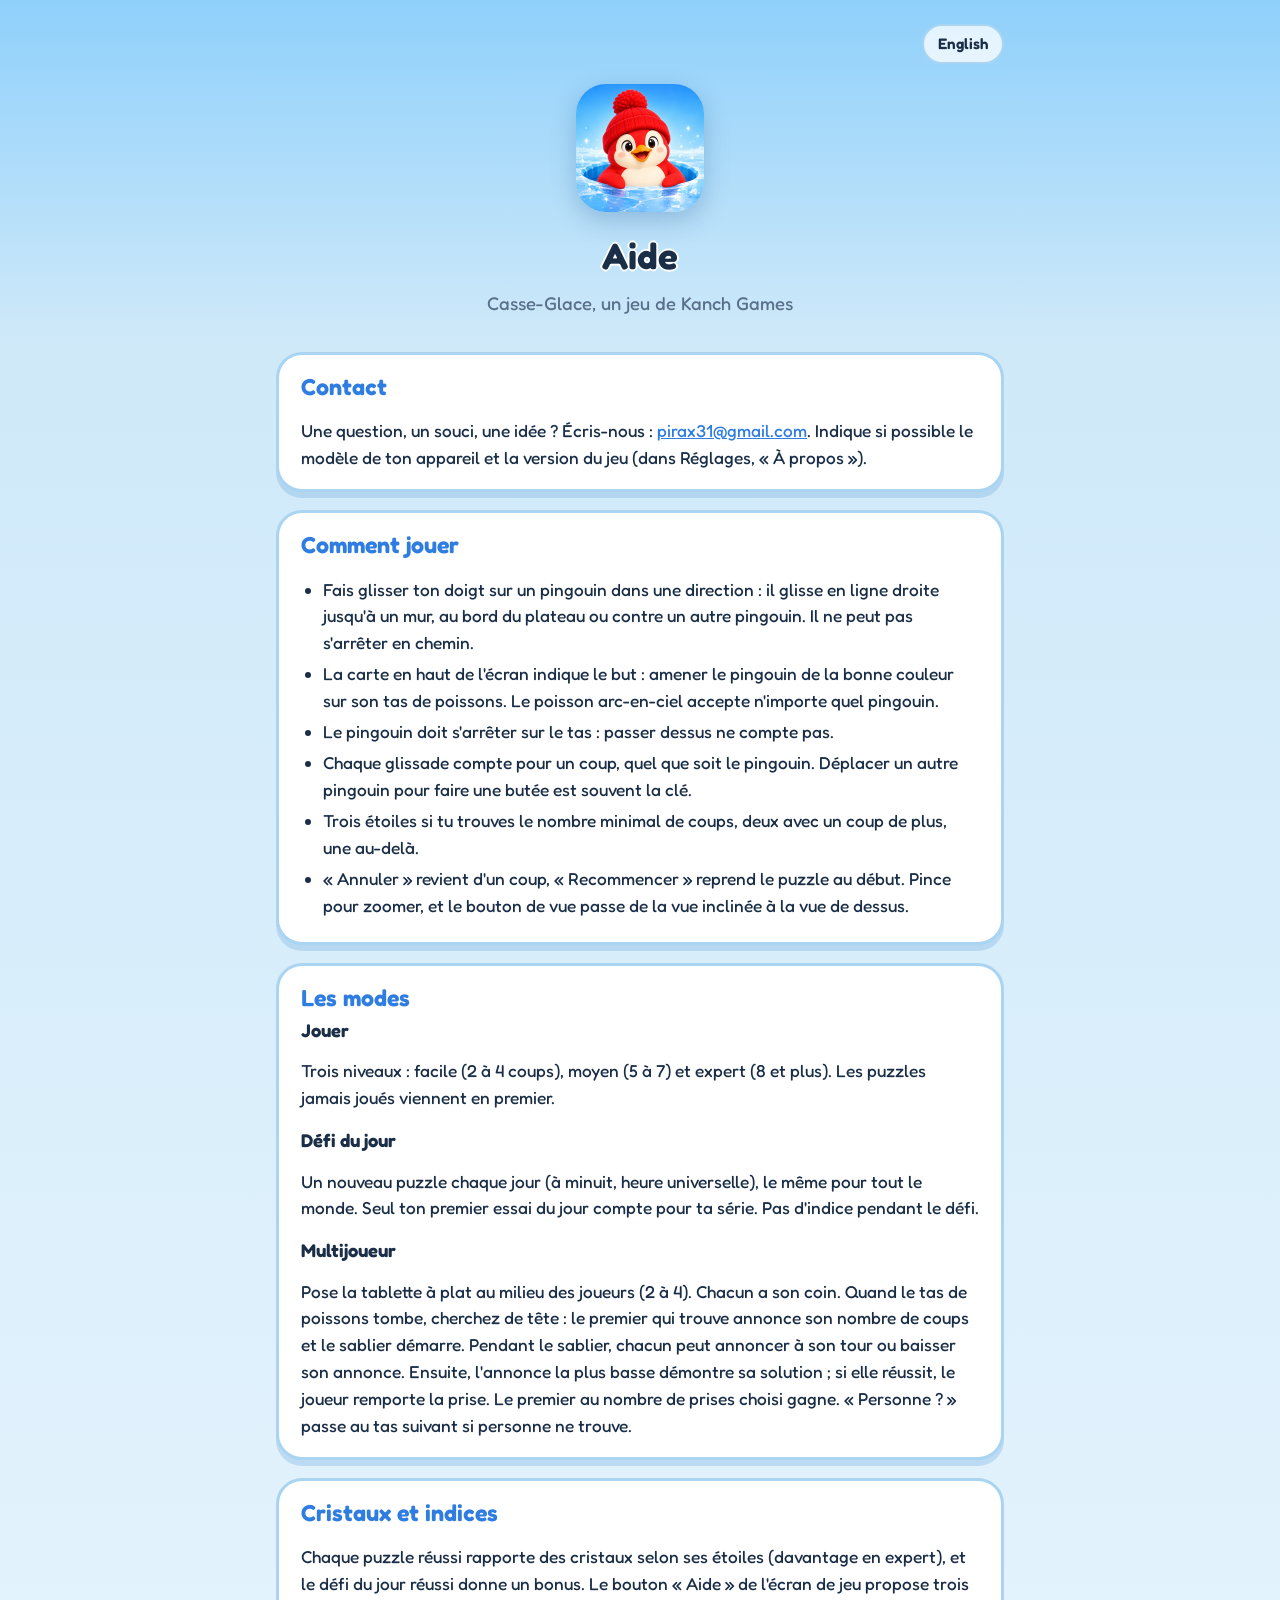
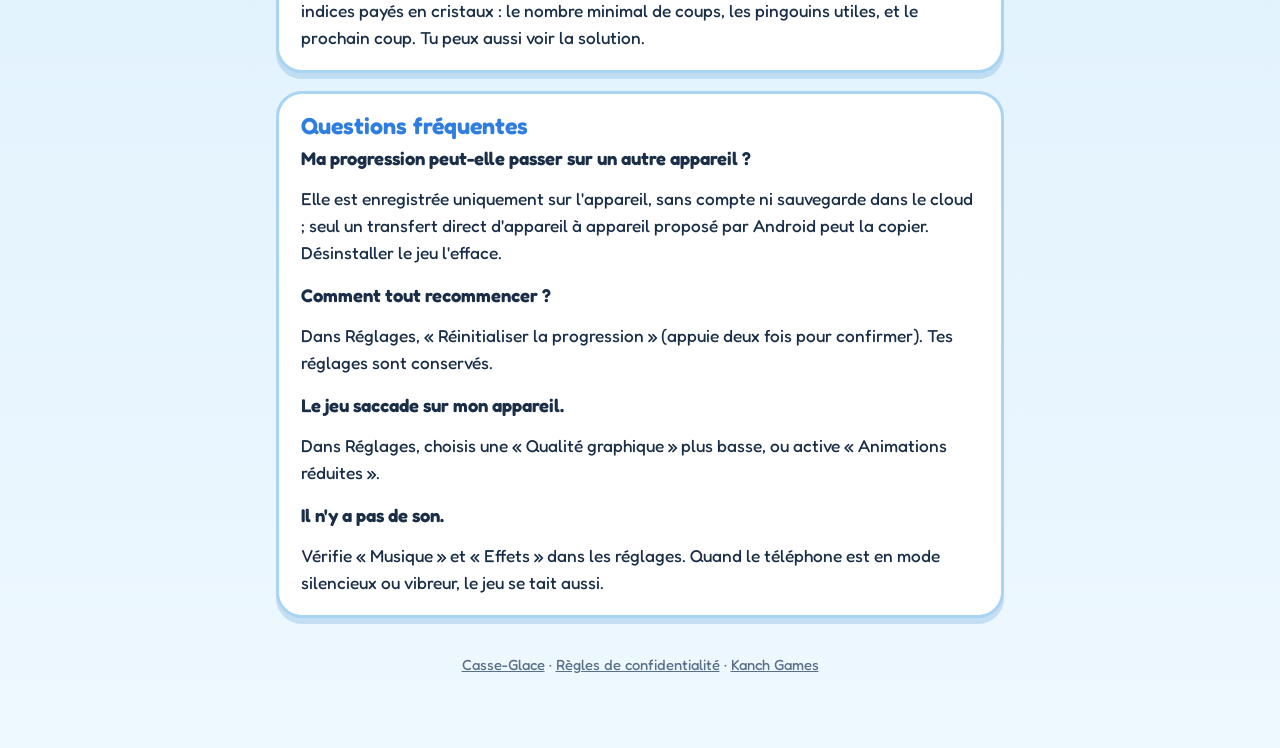
==== casse-glace/aide/index.html @ 1aacf213 "Kanch Games pages: home, Casse-Glace, privacy policy, help (fr, en) Plain HTML and CSS in the game's" ====
<!doctype html>
<html lang="fr">
<head>
<meta charset="utf-8">
<meta name="viewport" content="width=device-width, initial-scale=1">
<title>Aide · Casse-Glace</title>
<meta name="description" content="Aide du jeu Casse-Glace : comment jouer, les modes, le défi du jour, le multijoueur, les indices, et le contact.">
<link rel="icon" href="/favicon.png" type="image/png">
<link rel="alternate" hreflang="en" href="https://kanchgames.github.io/casse-glace/en/help/">
<link rel="stylesheet" href="/assets/style.css">
</head>
<body>
<main>
  <p class="lang"><a href="/casse-glace/en/help/" hreflang="en" lang="en">English</a></p>
  <header class="hero">
    <img src="/casse-glace/icon.png" alt="" width="96" height="96">
    <h1>Aide</h1>
    <p class="tagline">Casse-Glace, un jeu de Kanch Games</p>
  </header>

  <section class="card">
    <h2>Contact</h2>
    <p>Une question, un souci, une idée ? Écris-nous : <a href="mailto:pirax31@gmail.com">pirax31@gmail.com</a>. Indique si possible le modèle de ton appareil et la version du jeu (dans Réglages, « À propos »).</p>
  </section>

  <section class="card">
    <h2>Comment jouer</h2>
    <ul>
      <li>Fais glisser ton doigt sur un pingouin dans une direction : il glisse en ligne droite jusqu'à un mur, au bord du plateau ou contre un autre pingouin. Il ne peut pas s'arrêter en chemin.</li>
      <li>La carte en haut de l'écran indique le but : amener le pingouin de la bonne couleur sur son tas de poissons. Le poisson arc-en-ciel accepte n'importe quel pingouin.</li>
      <li>Le pingouin doit s'arrêter sur le tas : passer dessus ne compte pas.</li>
      <li>Chaque glissade compte pour un coup, quel que soit le pingouin. Déplacer un autre pingouin pour faire une butée est souvent la clé.</li>
      <li>Trois étoiles si tu trouves le nombre minimal de coups, deux avec un coup de plus, une au-delà.</li>
      <li>« Annuler » revient d'un coup, « Recommencer » reprend le puzzle au début. Pince pour zoomer, et le bouton de vue passe de la vue inclinée à la vue de dessus.</li>
    </ul>
  </section>

  <section class="card">
    <h2>Les modes</h2>
    <h3>Jouer</h3>
    <p>Trois niveaux : facile (2 à 4 coups), moyen (5 à 7) et expert (8 et plus). Les puzzles jamais joués viennent en premier.</p>
    <h3>Défi du jour</h3>
    <p>Un nouveau puzzle chaque jour (à minuit, heure universelle), le même pour tout le monde. Seul ton premier essai du jour compte pour ta série. Pas d'indice pendant le défi.</p>
    <h3>Multijoueur</h3>
    <p>Pose la tablette à plat au milieu des joueurs (2 à 4). Chacun a son coin. Quand le tas de poissons tombe, cherchez de tête : le premier qui trouve annonce son nombre de coups et le sablier démarre. Pendant le sablier, chacun peut annoncer à son tour ou baisser son annonce. Ensuite, l'annonce la plus basse démontre sa solution ; si elle réussit, le joueur remporte la prise. Le premier au nombre de prises choisi gagne. « Personne ? » passe au tas suivant si personne ne trouve.</p>
  </section>

  <section class="card">
    <h2>Cristaux et indices</h2>
    <p>Chaque puzzle réussi rapporte des cristaux selon ses étoiles (davantage en expert), et le défi du jour réussi donne un bonus. Le bouton « Aide » de l'écran de jeu propose trois indices payés en cristaux : le nombre minimal de coups, les pingouins utiles, et le prochain coup. Tu peux aussi voir la solution.</p>
  </section>

  <section class="card">
    <h2>Questions fréquentes</h2>
    <h3>Ma progression peut-elle passer sur un autre appareil ?</h3>
    <p>Elle est enregistrée uniquement sur l'appareil, sans compte ni sauvegarde dans le cloud ; seul un transfert direct d'appareil à appareil proposé par Android peut la copier. Désinstaller le jeu l'efface.</p>
    <h3>Comment tout recommencer ?</h3>
    <p>Dans Réglages, « Réinitialiser la progression » (appuie deux fois pour confirmer). Tes réglages sont conservés.</p>
    <h3>Le jeu saccade sur mon appareil.</h3>
    <p>Dans Réglages, choisis une « Qualité graphique » plus basse, ou active « Animations réduites ».</p>
    <h3>Il n'y a pas de son.</h3>
    <p>Vérifie « Musique » et « Effets » dans les réglages. Quand le téléphone est en mode silencieux ou vibreur, le jeu se tait aussi.</p>
  </section>

  <footer>
    <p><a href="/casse-glace/">Casse-Glace</a> · <a href="/casse-glace/confidentialite/">Règles de confidentialité</a> · <a href="/">Kanch Games</a></p>
  </footer>
</main>
</body>
</html>
---- assets/style.css ----
/* Kanch Games: the colors of Casse-Glace (ice blue, the candy buttons), Fredoka hosted here. No third-party resource. */
@font-face {
  font-family: "Fredoka";
  src: url("fonts/Fredoka-Variable.woff2") format("woff2");
  font-weight: 300 700;
  font-display: swap;
}

:root {
  --ice: #cfe9f9;
  --ice-deep: #8cc8f0;
  --sky: #2f8fe8;
  --ink: #1a2e47;
  --muted: #5a6f8a;
  --card: #ffffff;
  --edge: #a9d4f2;
  --blue: #2f7de1;
  --green: #3cb554;
  --orange: #ff8f1f;
  --purple: #a85cf2;
}

* { box-sizing: border-box; }

html {
  font-family: "Fredoka", system-ui, sans-serif;
  font-weight: 450;
  color: var(--ink);
  background: var(--ice);
  -webkit-text-size-adjust: 100%;
}

body {
  margin: 0;
  min-height: 100vh;
  background: linear-gradient(180deg, #8fd0fb 0%, var(--ice) 340px, #eef8ff 100%);
  line-height: 1.55;
  font-size: 1.08rem;
}

main {
  max-width: 760px;
  margin: 0 auto;
  padding: 24px 16px 56px;
}

.lang {
  text-align: right;
  margin: 0 0 8px;
  font-size: 0.95rem;
}

.lang a {
  display: inline-block;
  padding: 6px 14px;
  border-radius: 999px;
  background: rgba(255, 255, 255, 0.75);
  border: 2px solid var(--edge);
  text-decoration: none;
  color: var(--ink);
  font-weight: 600;
}

header.hero {
  text-align: center;
  padding: 12px 0 8px;
}

header.hero img {
  width: 128px;
  height: 128px;
  border-radius: 30px;
  box-shadow: 0 8px 24px rgba(20, 70, 130, 0.25);
}

h1, h2, h3 {
  font-weight: 650;
  line-height: 1.2;
  margin: 0.4em 0 0.3em;
}

h1 {
  font-size: 2.3rem;
  color: var(--ink);
  text-shadow: 0 2px 0 #fff, 0 -2px 0 #fff, 2px 0 0 #fff, -2px 0 0 #fff;
}

h2 { font-size: 1.45rem; color: var(--blue); }
h3 { font-size: 1.15rem; }

.tagline {
  color: var(--muted);
  font-size: 1.15rem;
  margin: 0 0 8px;
}

.card {
  background: var(--card);
  border: 3px solid var(--edge);
  border-radius: 26px;
  padding: 18px 22px;
  margin: 18px 0;
  box-shadow: 0 6px 0 rgba(120, 175, 220, 0.35);
}

.card > :first-child { margin-top: 0; }
.card > :last-child { margin-bottom: 0; }

.buttons {
  display: flex;
  flex-wrap: wrap;
  gap: 12px;
  justify-content: center;
  margin: 18px 0;
}

.button {
  display: inline-block;
  padding: 12px 22px;
  border-radius: 22px;
  color: #fff;
  font-weight: 650;
  text-decoration: none;
  background: var(--blue);
  box-shadow: 0 5px 0 rgba(0, 0, 0, 0.22);
  text-shadow: 0 1px 0 rgba(0, 0, 0, 0.25);
}

.button.green { background: var(--green); }
.button.orange { background: var(--orange); }
.button.purple { background: var(--purple); }

.shots {
  display: grid;
  grid-template-columns: repeat(auto-fit, minmax(150px, 1fr));
  gap: 12px;
}

.shots img {
  width: 100%;
  height: auto;
  border-radius: 16px;
  border: 3px solid var(--edge);
  background: var(--ice);
}

ul { padding-left: 1.3em; }
li { margin: 0.25em 0; }

a { color: var(--blue); }

.updated {
  color: var(--muted);
  font-size: 0.95rem;
}

footer {
  text-align: center;
  color: var(--muted);
  font-size: 0.92rem;
  margin-top: 36px;
}

footer a { color: var(--muted); }
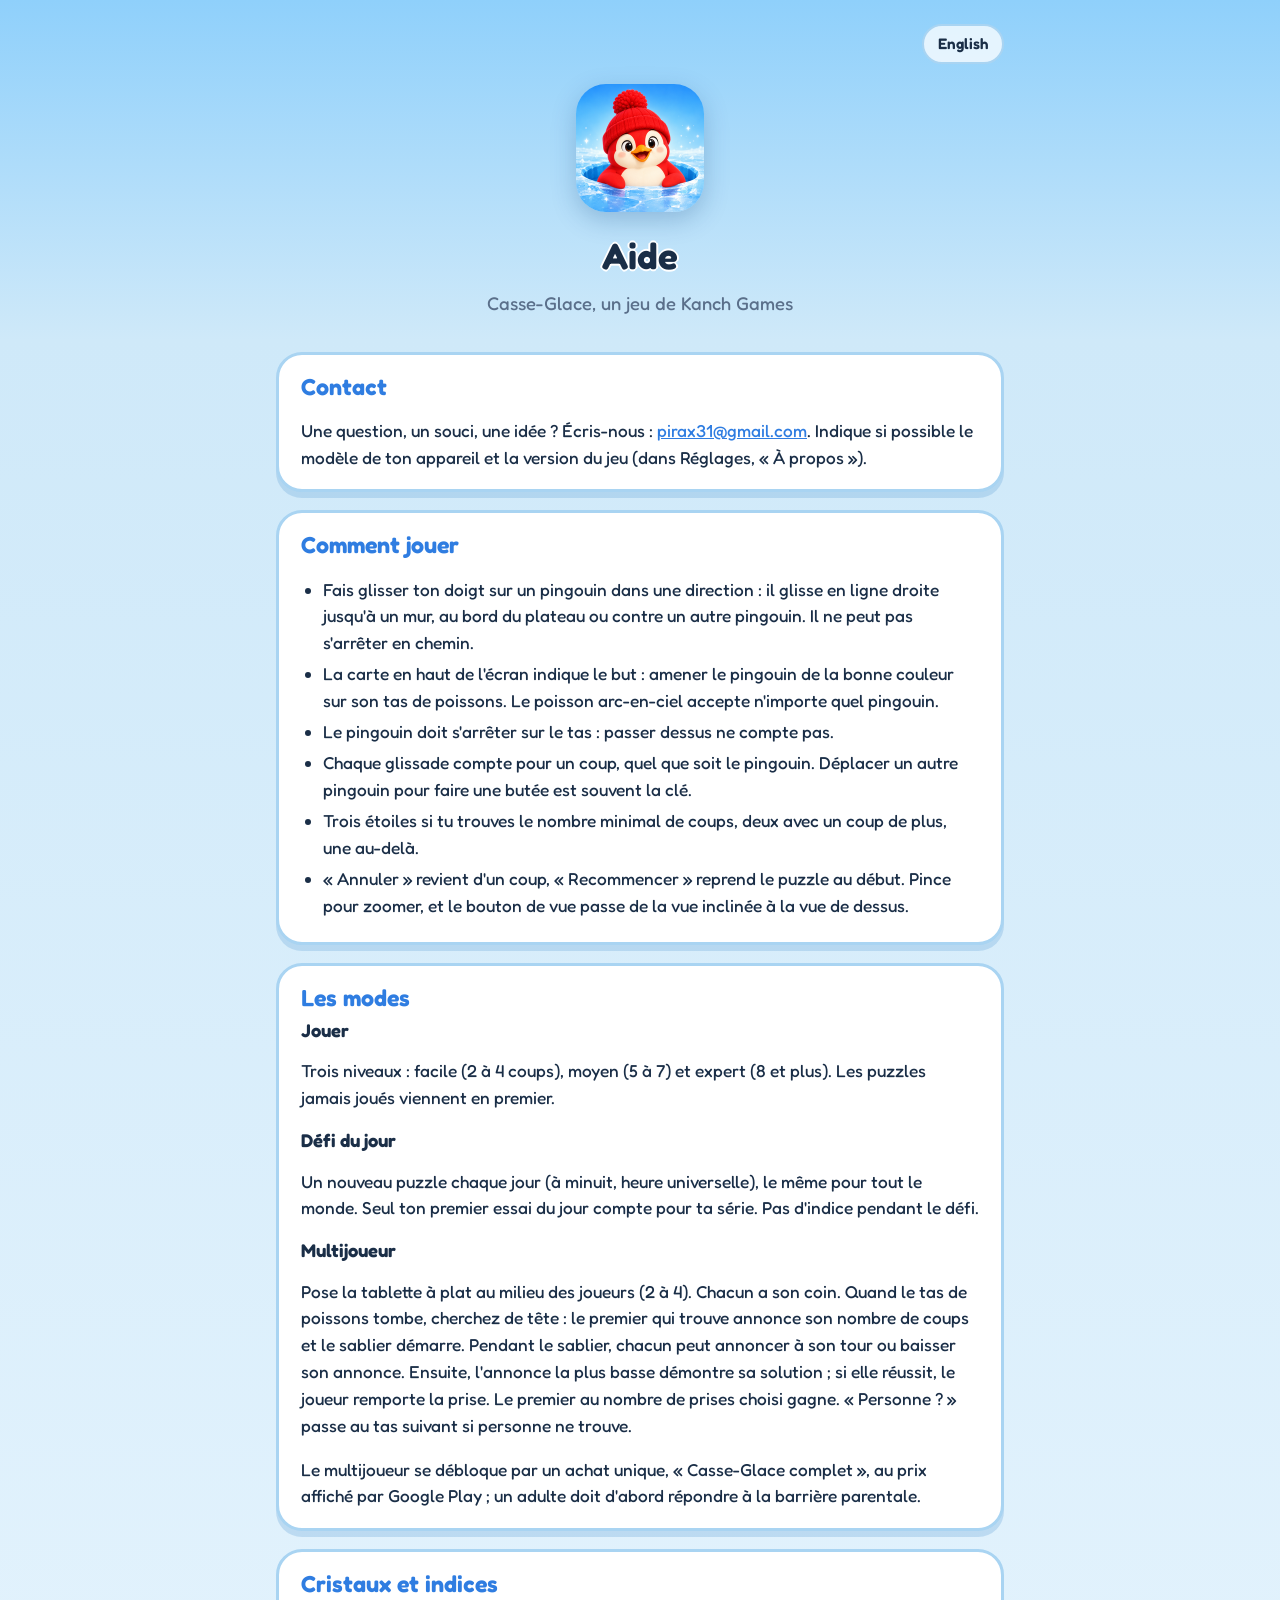
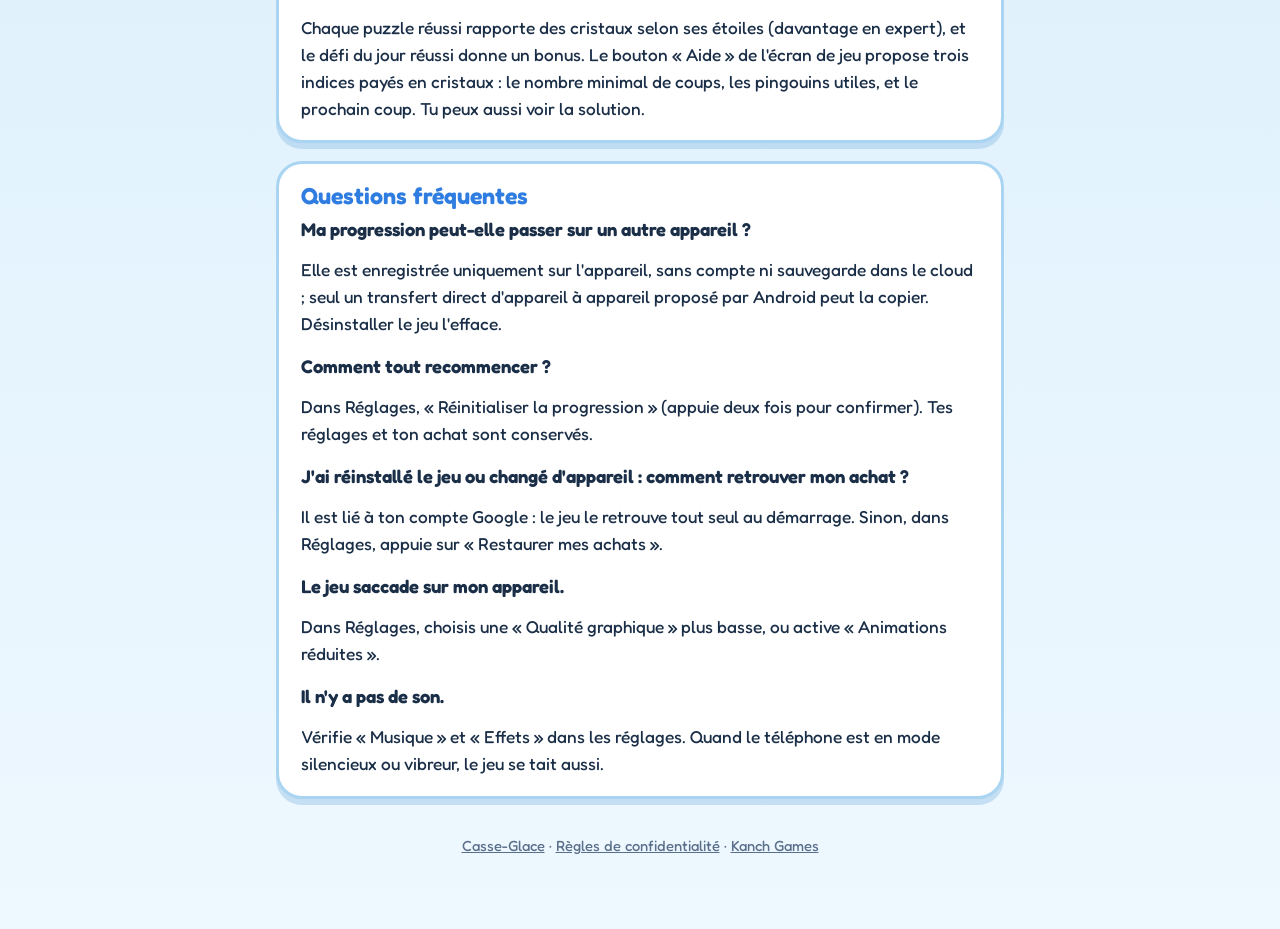
==== commit b502a484: "Casse-Glace 1.1.0: the one-off purchase in the privacy policy and the help Privacy policy (fr, en), " ====
--- a/casse-glace/aide/index.html
+++ b/casse-glace/aide/index.html
@@ -43,6 +43,7 @@
     <p>Un nouveau puzzle chaque jour (à minuit, heure universelle), le même pour tout le monde. Seul ton premier essai du jour compte pour ta série. Pas d'indice pendant le défi.</p>
     <h3>Multijoueur</h3>
     <p>Pose la tablette à plat au milieu des joueurs (2 à 4). Chacun a son coin. Quand le tas de poissons tombe, cherchez de tête : le premier qui trouve annonce son nombre de coups et le sablier démarre. Pendant le sablier, chacun peut annoncer à son tour ou baisser son annonce. Ensuite, l'annonce la plus basse démontre sa solution ; si elle réussit, le joueur remporte la prise. Le premier au nombre de prises choisi gagne. « Personne ? » passe au tas suivant si personne ne trouve.</p>
+    <p>Le multijoueur se débloque par un achat unique, « Casse-Glace complet », au prix affiché par Google Play ; un adulte doit d'abord répondre à la barrière parentale.</p>
   </section>
 
   <section class="card">
@@ -55,7 +56,9 @@
     <h3>Ma progression peut-elle passer sur un autre appareil ?</h3>
     <p>Elle est enregistrée uniquement sur l'appareil, sans compte ni sauvegarde dans le cloud ; seul un transfert direct d'appareil à appareil proposé par Android peut la copier. Désinstaller le jeu l'efface.</p>
     <h3>Comment tout recommencer ?</h3>
-    <p>Dans Réglages, « Réinitialiser la progression » (appuie deux fois pour confirmer). Tes réglages sont conservés.</p>
+    <p>Dans Réglages, « Réinitialiser la progression » (appuie deux fois pour confirmer). Tes réglages et ton achat sont conservés.</p>
+    <h3>J'ai réinstallé le jeu ou changé d'appareil : comment retrouver mon achat ?</h3>
+    <p>Il est lié à ton compte Google : le jeu le retrouve tout seul au démarrage. Sinon, dans Réglages, appuie sur « Restaurer mes achats ».</p>
     <h3>Le jeu saccade sur mon appareil.</h3>
     <p>Dans Réglages, choisis une « Qualité graphique » plus basse, ou active « Animations réduites ».</p>
     <h3>Il n'y a pas de son.</h3>
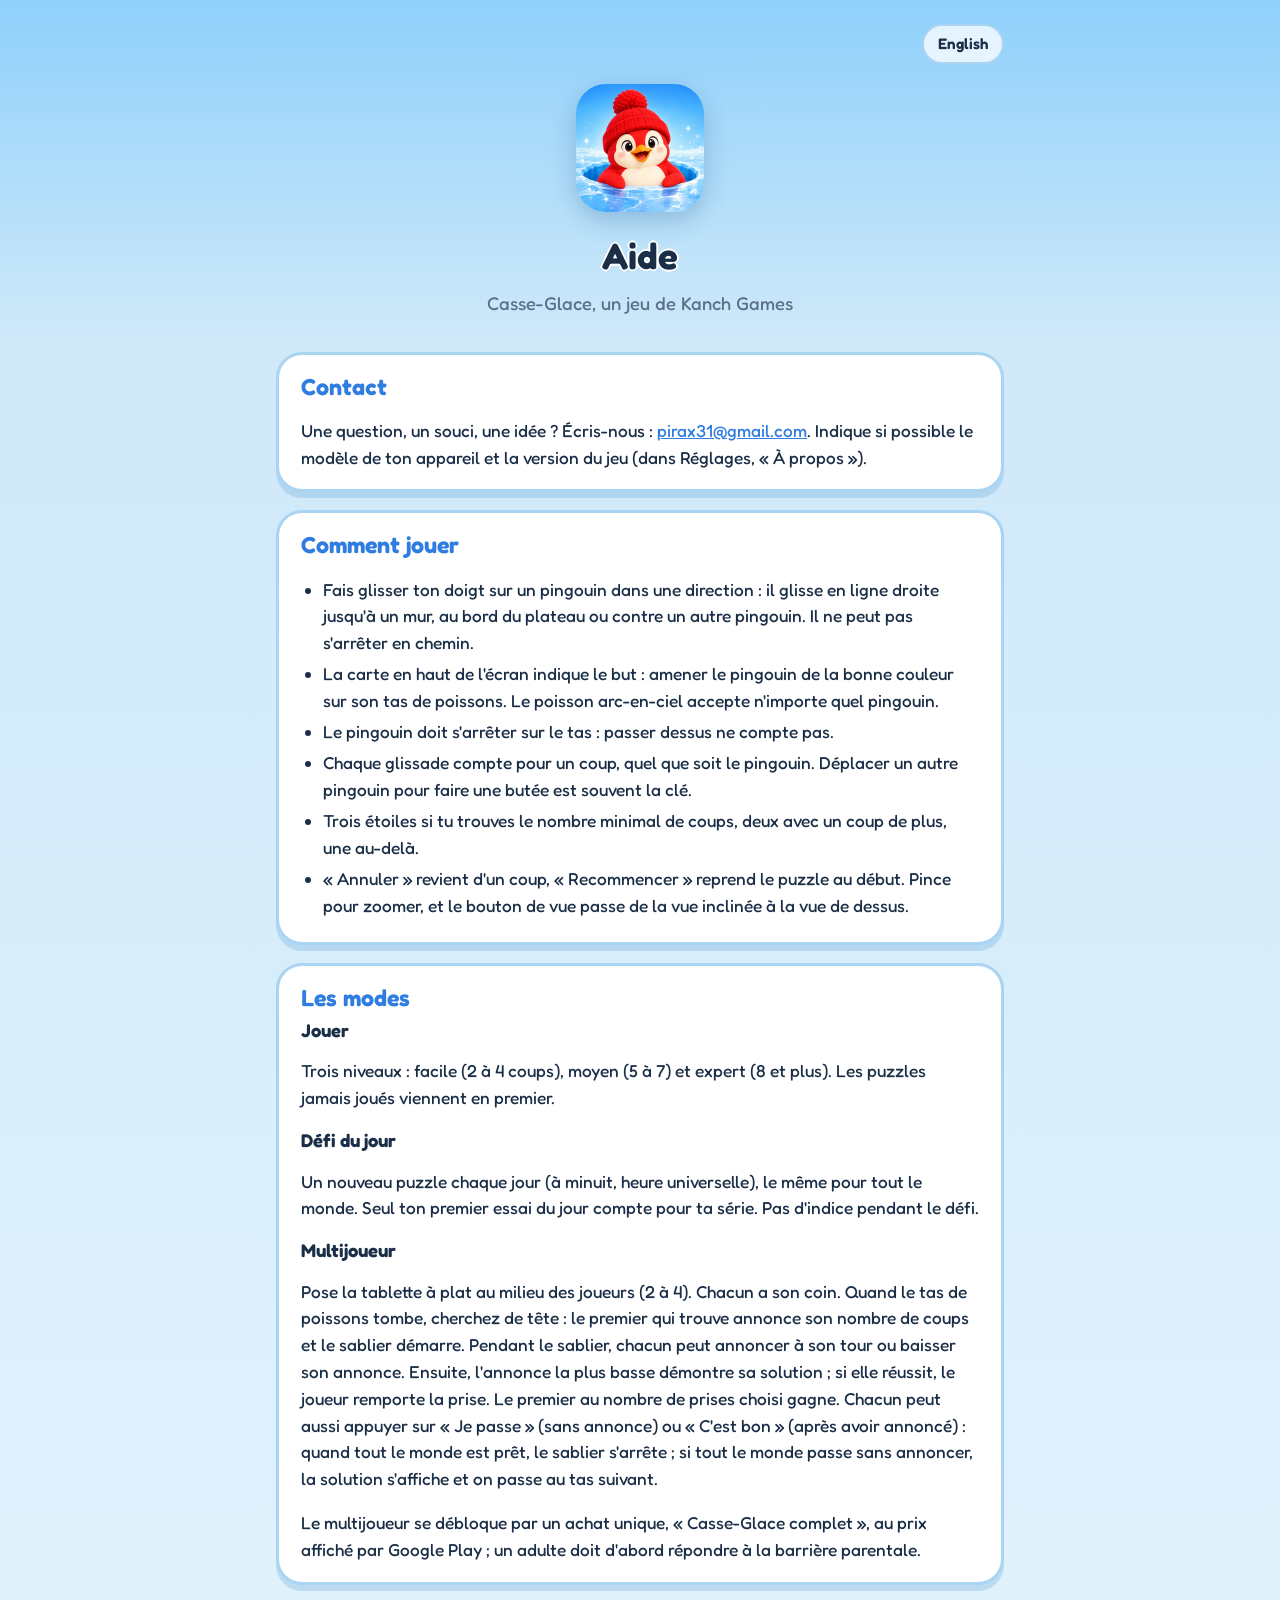
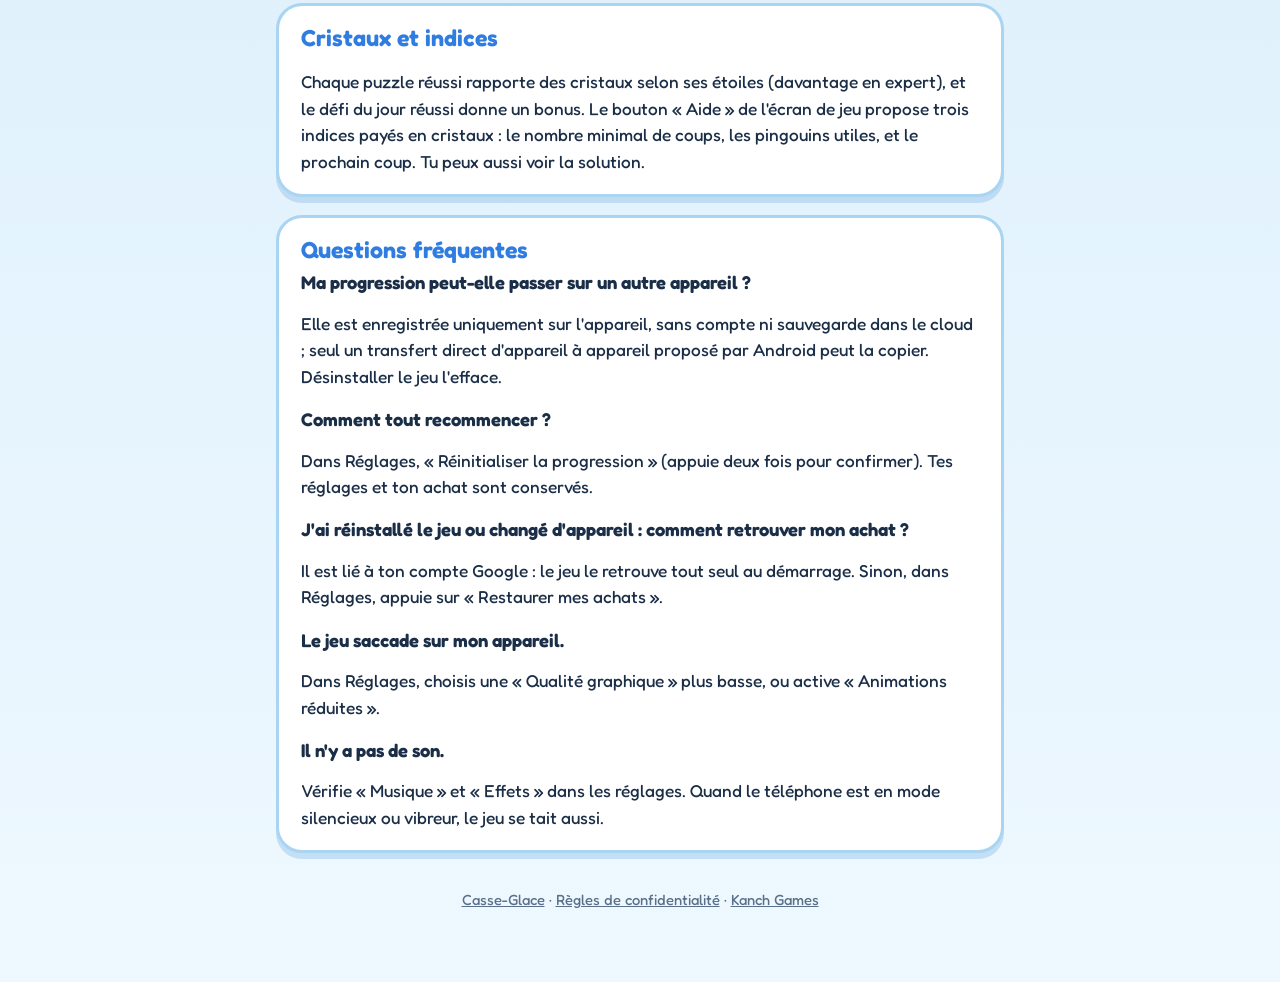
==== commit fdcd4f9f: "Casse-Glace 1.1.1 help: "Je passe" / "C'est bon" replace "Personne ?" Co-Authored-By: Claude Opus 5." ====
--- a/casse-glace/aide/index.html
+++ b/casse-glace/aide/index.html
@@ -42,7 +42,7 @@
     <h3>Défi du jour</h3>
     <p>Un nouveau puzzle chaque jour (à minuit, heure universelle), le même pour tout le monde. Seul ton premier essai du jour compte pour ta série. Pas d'indice pendant le défi.</p>
     <h3>Multijoueur</h3>
-    <p>Pose la tablette à plat au milieu des joueurs (2 à 4). Chacun a son coin. Quand le tas de poissons tombe, cherchez de tête : le premier qui trouve annonce son nombre de coups et le sablier démarre. Pendant le sablier, chacun peut annoncer à son tour ou baisser son annonce. Ensuite, l'annonce la plus basse démontre sa solution ; si elle réussit, le joueur remporte la prise. Le premier au nombre de prises choisi gagne. « Personne ? » passe au tas suivant si personne ne trouve.</p>
+    <p>Pose la tablette à plat au milieu des joueurs (2 à 4). Chacun a son coin. Quand le tas de poissons tombe, cherchez de tête : le premier qui trouve annonce son nombre de coups et le sablier démarre. Pendant le sablier, chacun peut annoncer à son tour ou baisser son annonce. Ensuite, l'annonce la plus basse démontre sa solution ; si elle réussit, le joueur remporte la prise. Le premier au nombre de prises choisi gagne. Chacun peut aussi appuyer sur « Je passe » (sans annonce) ou « C'est bon » (après avoir annoncé) : quand tout le monde est prêt, le sablier s'arrête ; si tout le monde passe sans annoncer, la solution s'affiche et on passe au tas suivant.</p>
     <p>Le multijoueur se débloque par un achat unique, « Casse-Glace complet », au prix affiché par Google Play ; un adulte doit d'abord répondre à la barrière parentale.</p>
   </section>
 
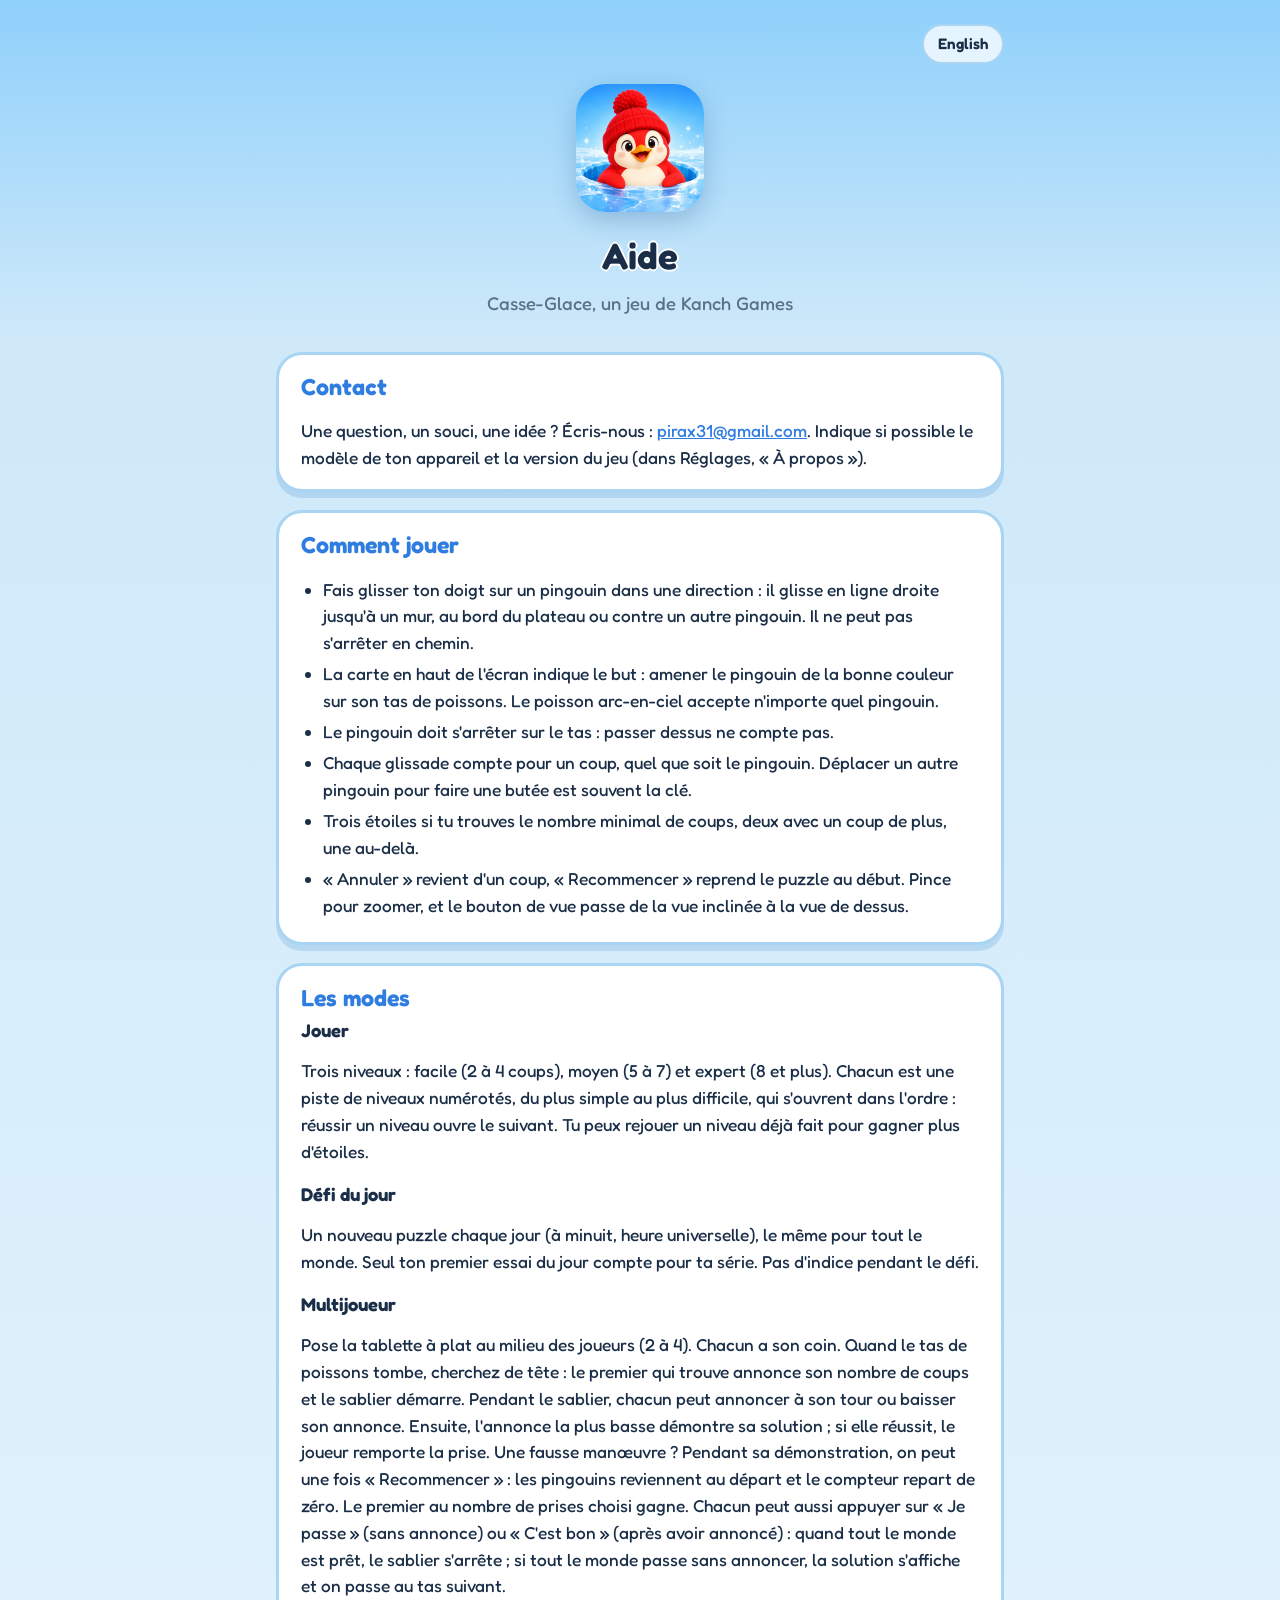
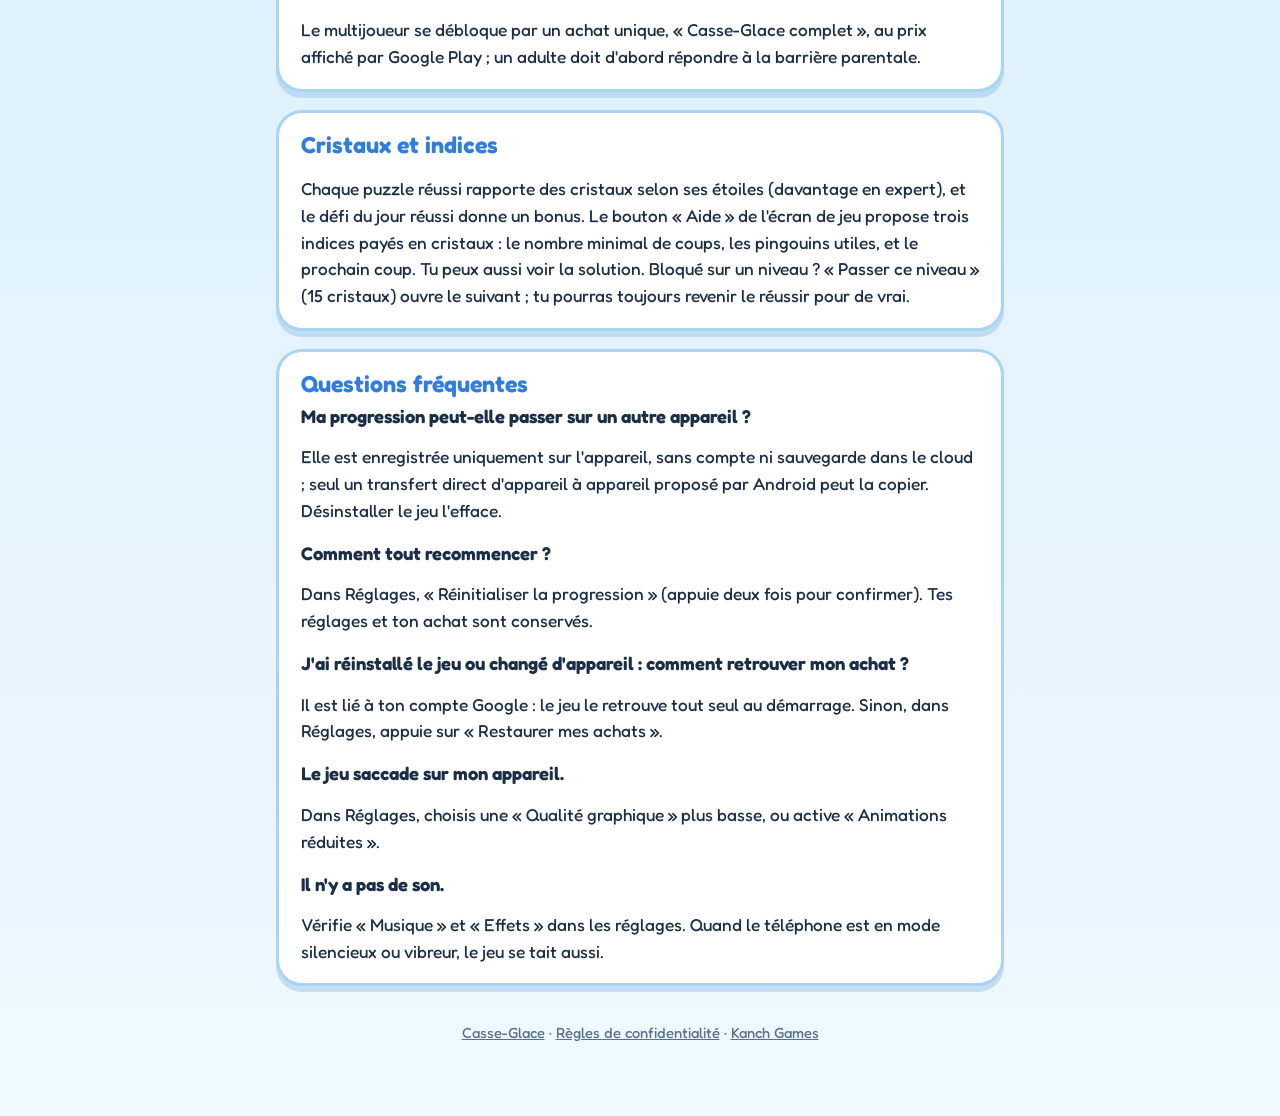
==== commit 937b39f0: "Casse-Glace 1.1.3 help: the levels' tracks, "Passer ce niveau", "Recommencer" in a demonstration Co-" ====
--- a/casse-glace/aide/index.html
+++ b/casse-glace/aide/index.html
@@ -38,17 +38,17 @@
   <section class="card">
     <h2>Les modes</h2>
     <h3>Jouer</h3>
-    <p>Trois niveaux : facile (2 à 4 coups), moyen (5 à 7) et expert (8 et plus). Les puzzles jamais joués viennent en premier.</p>
+    <p>Trois niveaux : facile (2 à 4 coups), moyen (5 à 7) et expert (8 et plus). Chacun est une piste de niveaux numérotés, du plus simple au plus difficile, qui s'ouvrent dans l'ordre : réussir un niveau ouvre le suivant. Tu peux rejouer un niveau déjà fait pour gagner plus d'étoiles.</p>
     <h3>Défi du jour</h3>
     <p>Un nouveau puzzle chaque jour (à minuit, heure universelle), le même pour tout le monde. Seul ton premier essai du jour compte pour ta série. Pas d'indice pendant le défi.</p>
     <h3>Multijoueur</h3>
-    <p>Pose la tablette à plat au milieu des joueurs (2 à 4). Chacun a son coin. Quand le tas de poissons tombe, cherchez de tête : le premier qui trouve annonce son nombre de coups et le sablier démarre. Pendant le sablier, chacun peut annoncer à son tour ou baisser son annonce. Ensuite, l'annonce la plus basse démontre sa solution ; si elle réussit, le joueur remporte la prise. Le premier au nombre de prises choisi gagne. Chacun peut aussi appuyer sur « Je passe » (sans annonce) ou « C'est bon » (après avoir annoncé) : quand tout le monde est prêt, le sablier s'arrête ; si tout le monde passe sans annoncer, la solution s'affiche et on passe au tas suivant.</p>
+    <p>Pose la tablette à plat au milieu des joueurs (2 à 4). Chacun a son coin. Quand le tas de poissons tombe, cherchez de tête : le premier qui trouve annonce son nombre de coups et le sablier démarre. Pendant le sablier, chacun peut annoncer à son tour ou baisser son annonce. Ensuite, l'annonce la plus basse démontre sa solution ; si elle réussit, le joueur remporte la prise. Une fausse manœuvre ? Pendant sa démonstration, on peut une fois « Recommencer » : les pingouins reviennent au départ et le compteur repart de zéro. Le premier au nombre de prises choisi gagne. Chacun peut aussi appuyer sur « Je passe » (sans annonce) ou « C'est bon » (après avoir annoncé) : quand tout le monde est prêt, le sablier s'arrête ; si tout le monde passe sans annoncer, la solution s'affiche et on passe au tas suivant.</p>
     <p>Le multijoueur se débloque par un achat unique, « Casse-Glace complet », au prix affiché par Google Play ; un adulte doit d'abord répondre à la barrière parentale.</p>
   </section>
 
   <section class="card">
     <h2>Cristaux et indices</h2>
-    <p>Chaque puzzle réussi rapporte des cristaux selon ses étoiles (davantage en expert), et le défi du jour réussi donne un bonus. Le bouton « Aide » de l'écran de jeu propose trois indices payés en cristaux : le nombre minimal de coups, les pingouins utiles, et le prochain coup. Tu peux aussi voir la solution.</p>
+    <p>Chaque puzzle réussi rapporte des cristaux selon ses étoiles (davantage en expert), et le défi du jour réussi donne un bonus. Le bouton « Aide » de l'écran de jeu propose trois indices payés en cristaux : le nombre minimal de coups, les pingouins utiles, et le prochain coup. Tu peux aussi voir la solution. Bloqué sur un niveau ? « Passer ce niveau » (15 cristaux) ouvre le suivant ; tu pourras toujours revenir le réussir pour de vrai.</p>
   </section>
 
   <section class="card">
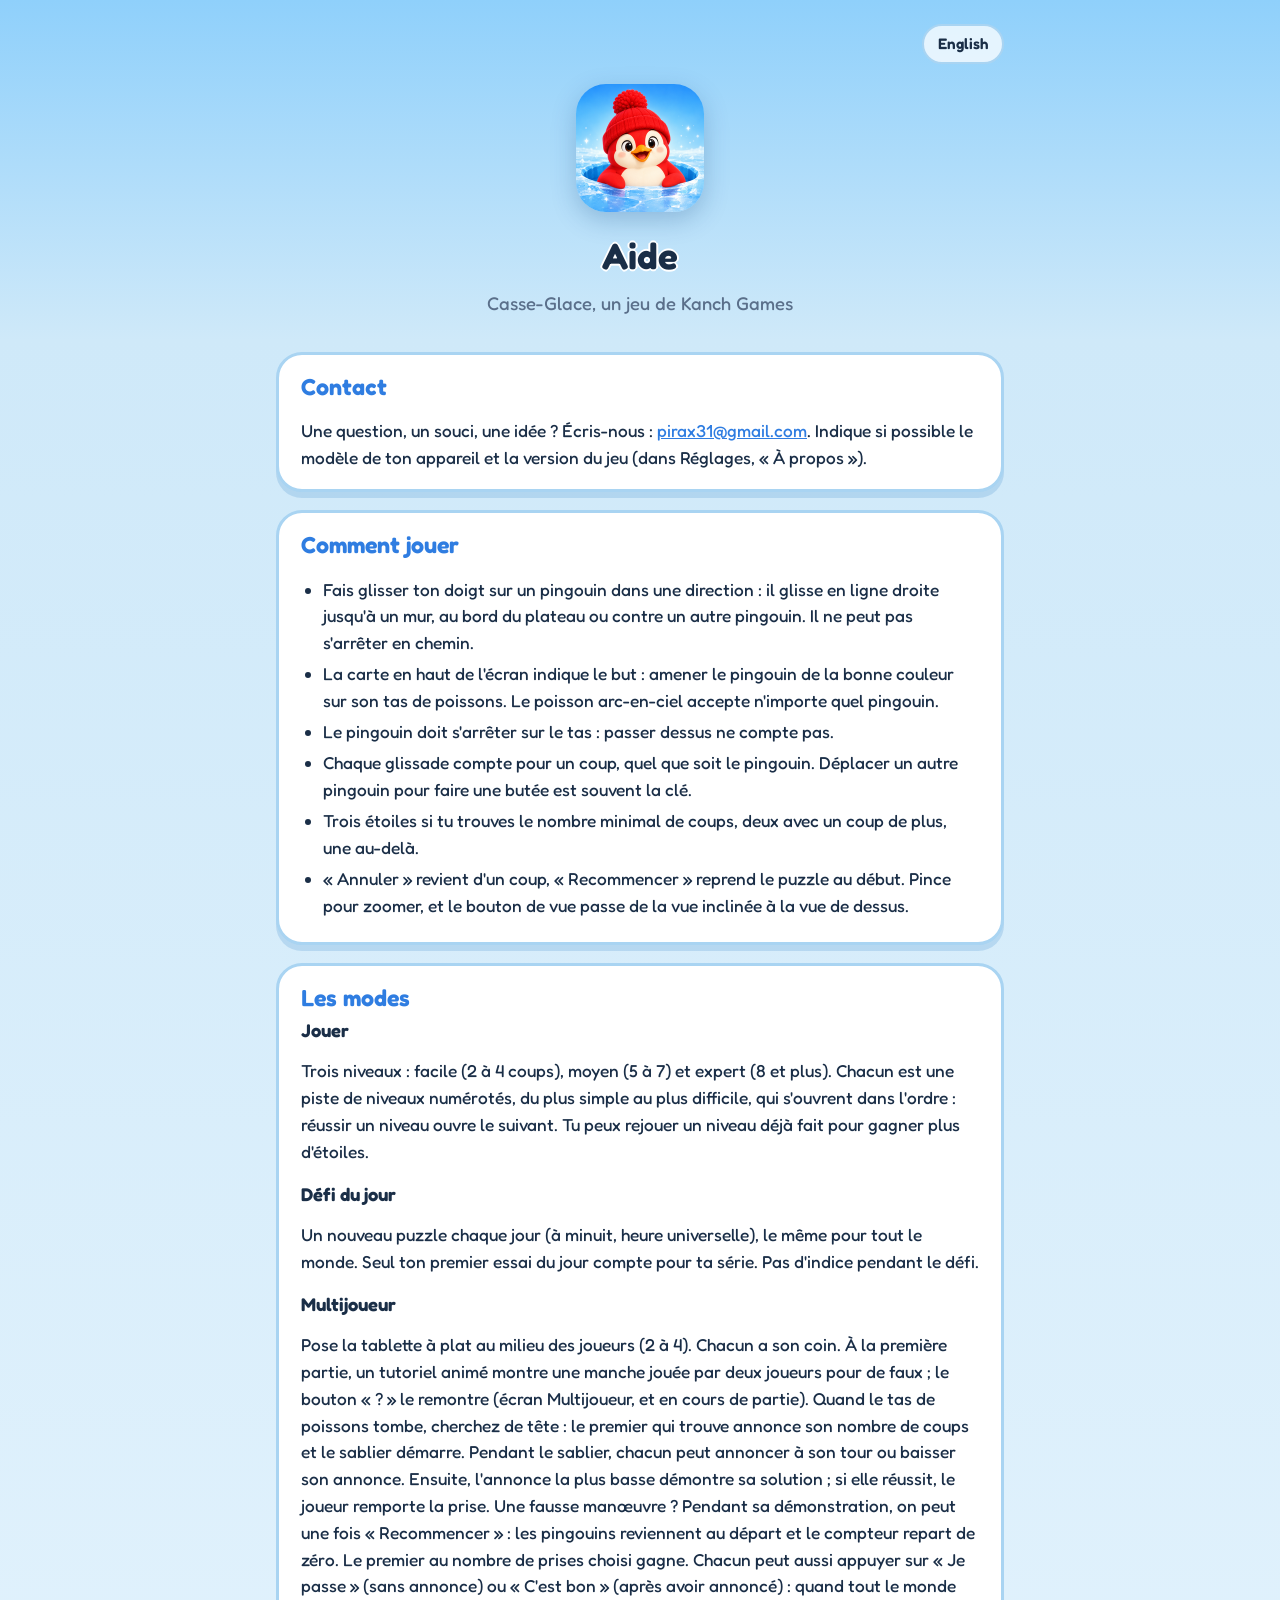
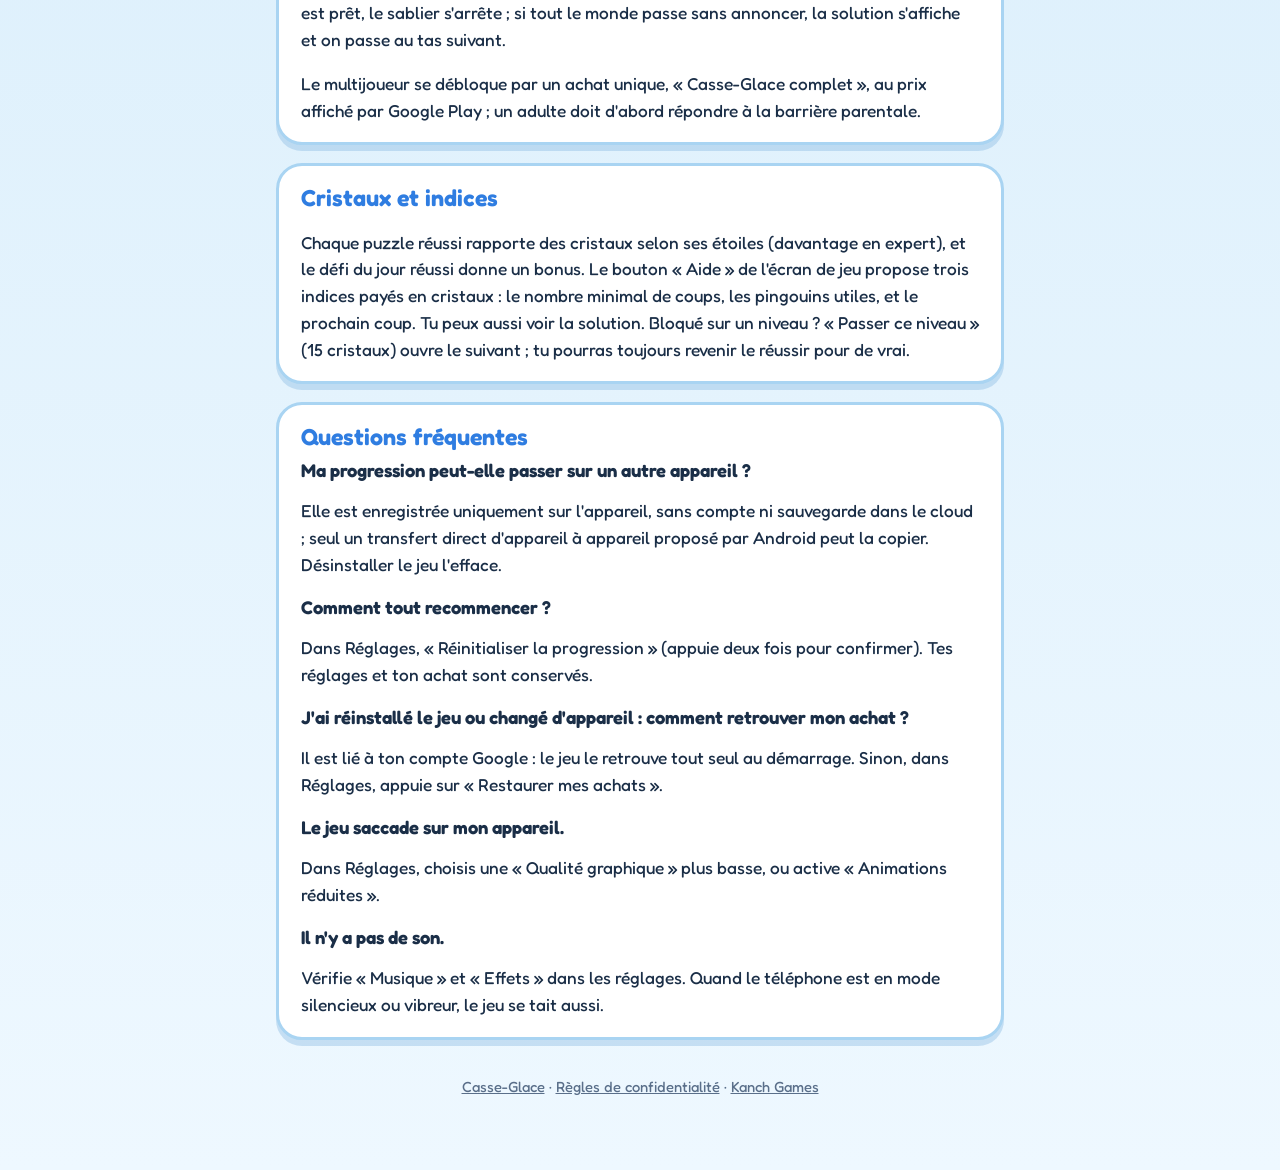
==== commit 7dfc0968: "Casse-Glace 1.1.4 help: the multiplayer tutorial and its "?" button Co-Authored-By: Claude Opus 5.5 " ====
--- a/casse-glace/aide/index.html
+++ b/casse-glace/aide/index.html
@@ -42,7 +42,7 @@
     <h3>Défi du jour</h3>
     <p>Un nouveau puzzle chaque jour (à minuit, heure universelle), le même pour tout le monde. Seul ton premier essai du jour compte pour ta série. Pas d'indice pendant le défi.</p>
     <h3>Multijoueur</h3>
-    <p>Pose la tablette à plat au milieu des joueurs (2 à 4). Chacun a son coin. Quand le tas de poissons tombe, cherchez de tête : le premier qui trouve annonce son nombre de coups et le sablier démarre. Pendant le sablier, chacun peut annoncer à son tour ou baisser son annonce. Ensuite, l'annonce la plus basse démontre sa solution ; si elle réussit, le joueur remporte la prise. Une fausse manœuvre ? Pendant sa démonstration, on peut une fois « Recommencer » : les pingouins reviennent au départ et le compteur repart de zéro. Le premier au nombre de prises choisi gagne. Chacun peut aussi appuyer sur « Je passe » (sans annonce) ou « C'est bon » (après avoir annoncé) : quand tout le monde est prêt, le sablier s'arrête ; si tout le monde passe sans annoncer, la solution s'affiche et on passe au tas suivant.</p>
+    <p>Pose la tablette à plat au milieu des joueurs (2 à 4). Chacun a son coin. À la première partie, un tutoriel animé montre une manche jouée par deux joueurs pour de faux ; le bouton « ? » le remontre (écran Multijoueur, et en cours de partie). Quand le tas de poissons tombe, cherchez de tête : le premier qui trouve annonce son nombre de coups et le sablier démarre. Pendant le sablier, chacun peut annoncer à son tour ou baisser son annonce. Ensuite, l'annonce la plus basse démontre sa solution ; si elle réussit, le joueur remporte la prise. Une fausse manœuvre ? Pendant sa démonstration, on peut une fois « Recommencer » : les pingouins reviennent au départ et le compteur repart de zéro. Le premier au nombre de prises choisi gagne. Chacun peut aussi appuyer sur « Je passe » (sans annonce) ou « C'est bon » (après avoir annoncé) : quand tout le monde est prêt, le sablier s'arrête ; si tout le monde passe sans annoncer, la solution s'affiche et on passe au tas suivant.</p>
     <p>Le multijoueur se débloque par un achat unique, « Casse-Glace complet », au prix affiché par Google Play ; un adulte doit d'abord répondre à la barrière parentale.</p>
   </section>
 
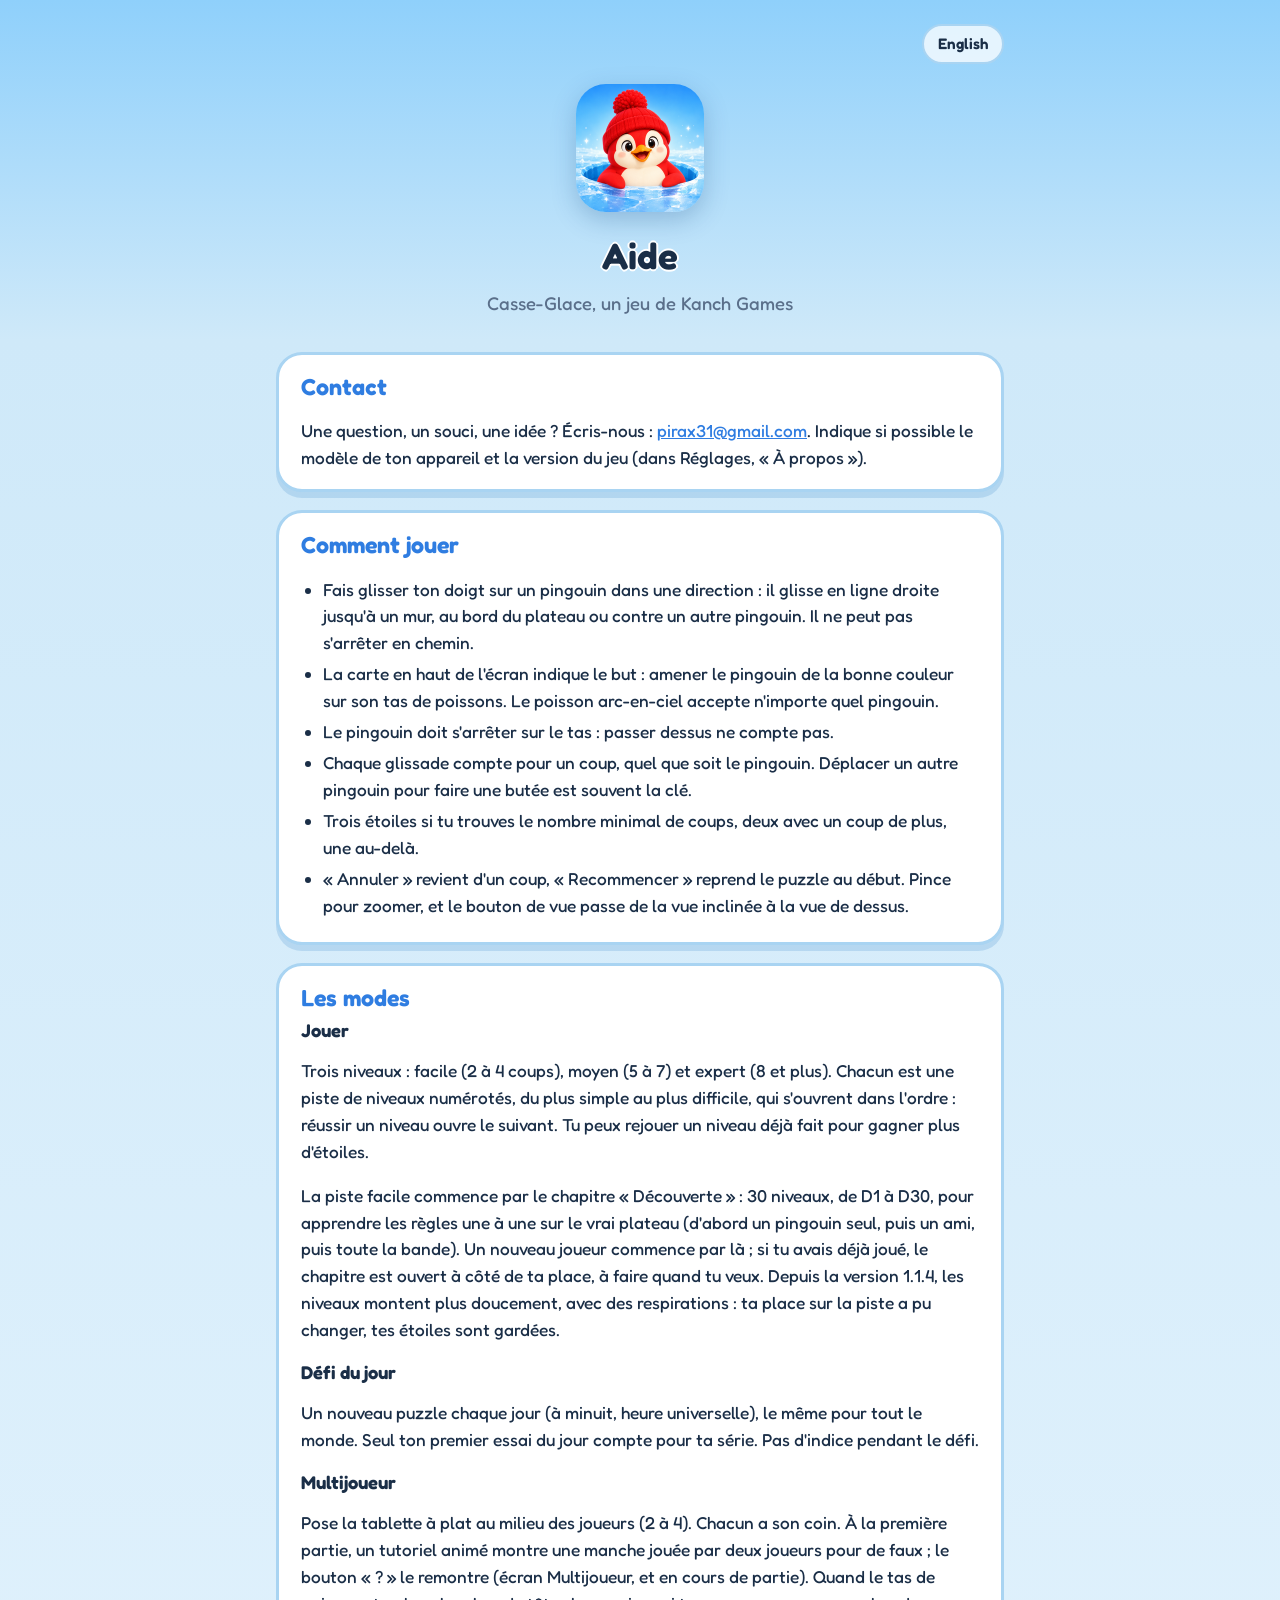
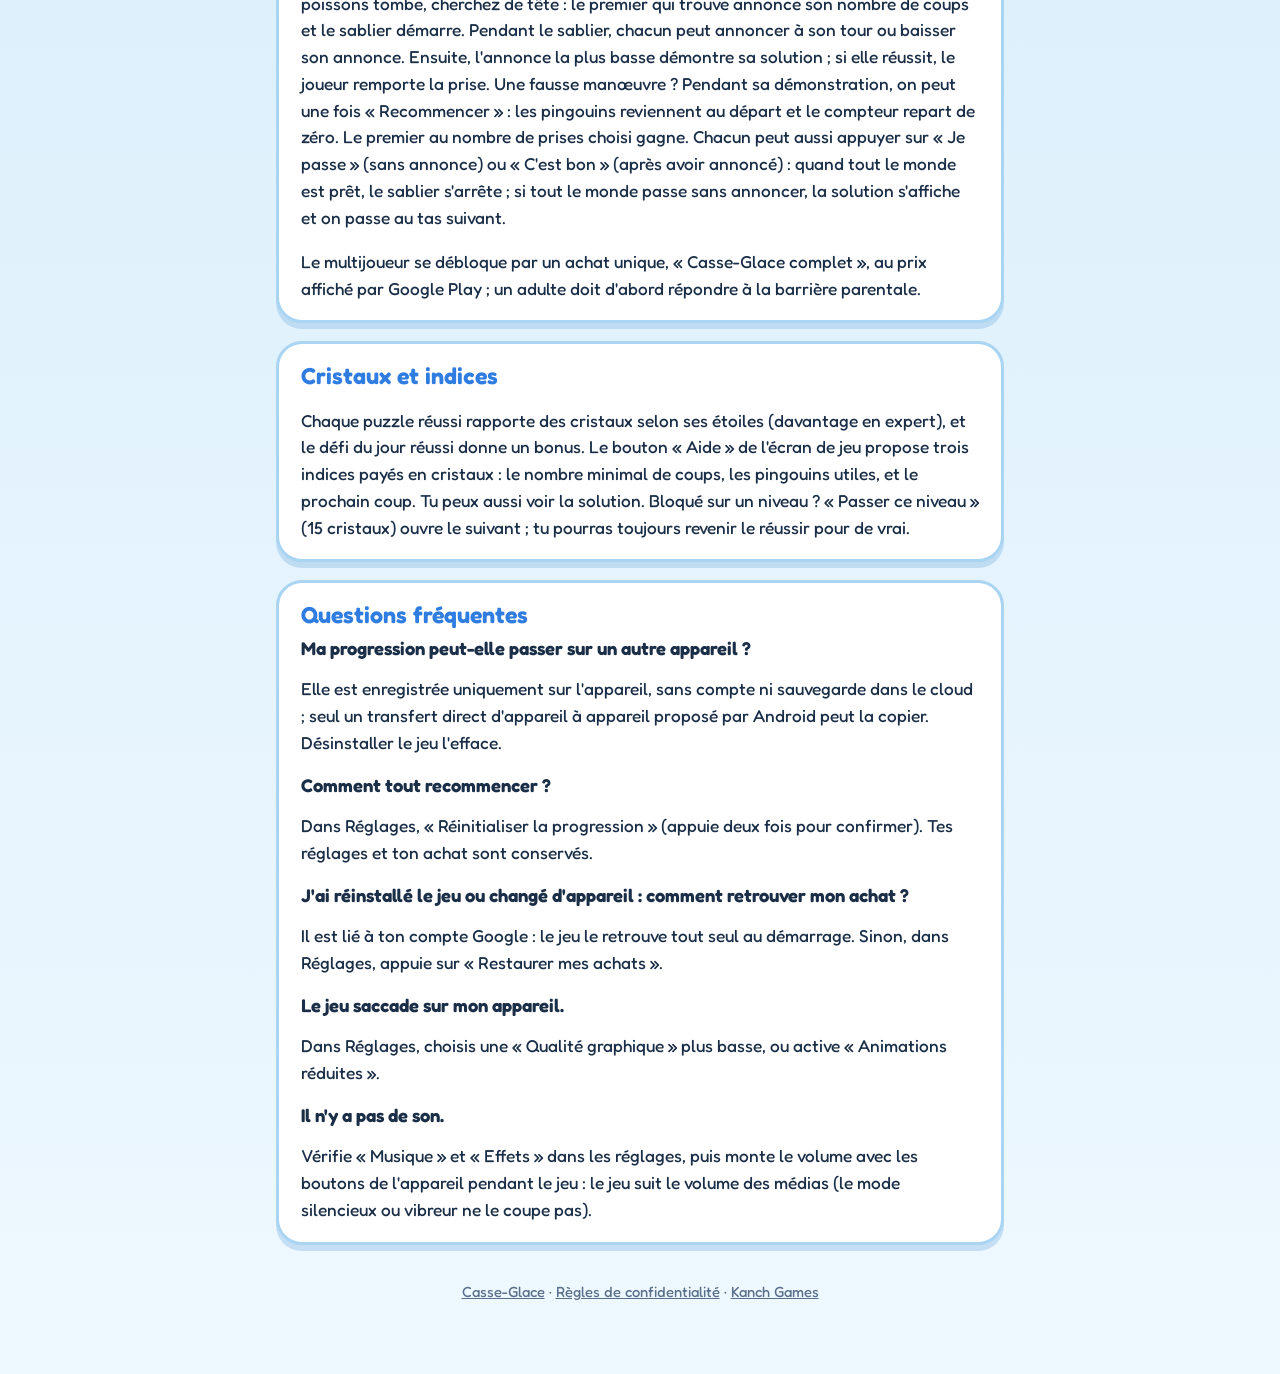
==== commit 1c409fee: "Casse-Glace 1.1.4 help: the Discovery chapter, the levels' new order; the sound follows the media vo" ====
--- a/casse-glace/aide/index.html
+++ b/casse-glace/aide/index.html
@@ -39,6 +39,7 @@
     <h2>Les modes</h2>
     <h3>Jouer</h3>
     <p>Trois niveaux : facile (2 à 4 coups), moyen (5 à 7) et expert (8 et plus). Chacun est une piste de niveaux numérotés, du plus simple au plus difficile, qui s'ouvrent dans l'ordre : réussir un niveau ouvre le suivant. Tu peux rejouer un niveau déjà fait pour gagner plus d'étoiles.</p>
+    <p>La piste facile commence par le chapitre « Découverte » : 30 niveaux, de D1 à D30, pour apprendre les règles une à une sur le vrai plateau (d'abord un pingouin seul, puis un ami, puis toute la bande). Un nouveau joueur commence par là ; si tu avais déjà joué, le chapitre est ouvert à côté de ta place, à faire quand tu veux. Depuis la version 1.1.4, les niveaux montent plus doucement, avec des respirations : ta place sur la piste a pu changer, tes étoiles sont gardées.</p>
     <h3>Défi du jour</h3>
     <p>Un nouveau puzzle chaque jour (à minuit, heure universelle), le même pour tout le monde. Seul ton premier essai du jour compte pour ta série. Pas d'indice pendant le défi.</p>
     <h3>Multijoueur</h3>
@@ -62,7 +63,7 @@
     <h3>Le jeu saccade sur mon appareil.</h3>
     <p>Dans Réglages, choisis une « Qualité graphique » plus basse, ou active « Animations réduites ».</p>
     <h3>Il n'y a pas de son.</h3>
-    <p>Vérifie « Musique » et « Effets » dans les réglages. Quand le téléphone est en mode silencieux ou vibreur, le jeu se tait aussi.</p>
+    <p>Vérifie « Musique » et « Effets » dans les réglages, puis monte le volume avec les boutons de l'appareil pendant le jeu : le jeu suit le volume des médias (le mode silencieux ou vibreur ne le coupe pas).</p>
   </section>
 
   <footer>
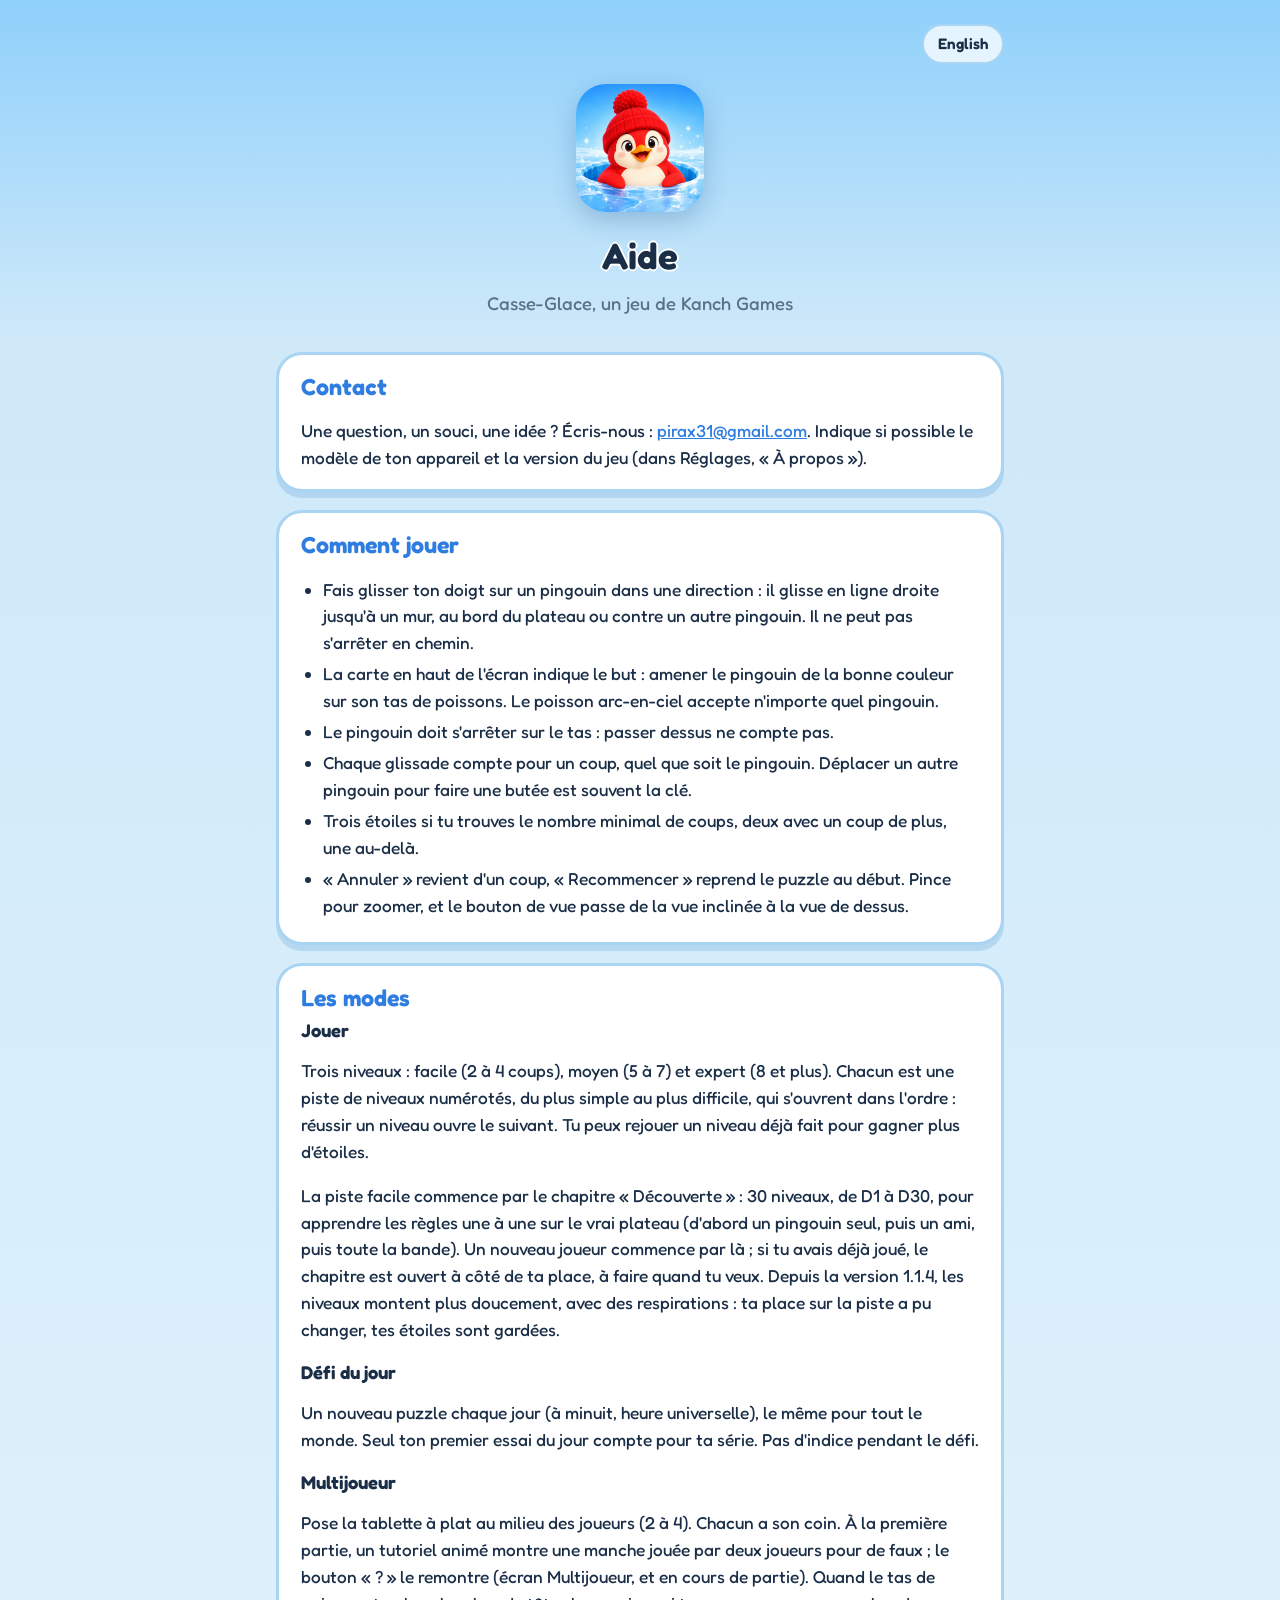
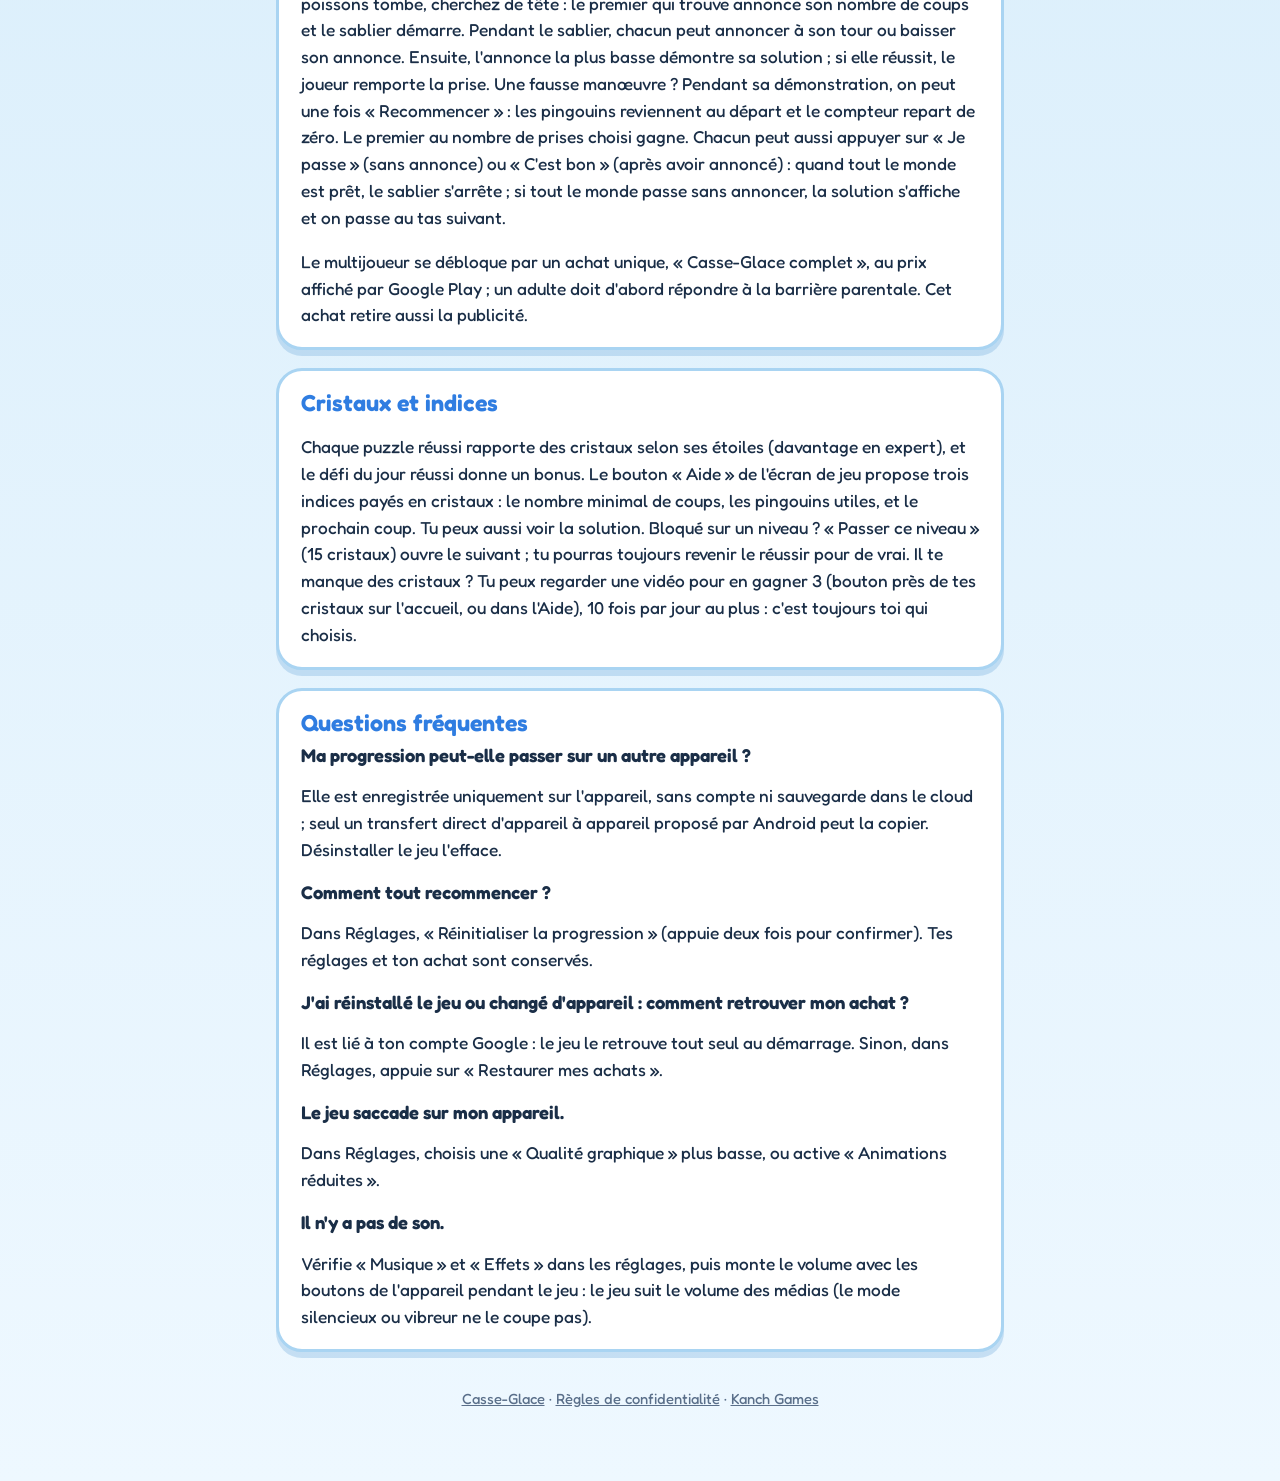
==== commit 32ba00a5: "Casse-Glace 1.2.0: the ads in the privacy policy, app-ads.txt - Privacy policy (fr, en), reviewed by" ====
--- a/casse-glace/aide/index.html
+++ b/casse-glace/aide/index.html
@@ -44,12 +44,12 @@
     <p>Un nouveau puzzle chaque jour (à minuit, heure universelle), le même pour tout le monde. Seul ton premier essai du jour compte pour ta série. Pas d'indice pendant le défi.</p>
     <h3>Multijoueur</h3>
     <p>Pose la tablette à plat au milieu des joueurs (2 à 4). Chacun a son coin. À la première partie, un tutoriel animé montre une manche jouée par deux joueurs pour de faux ; le bouton « ? » le remontre (écran Multijoueur, et en cours de partie). Quand le tas de poissons tombe, cherchez de tête : le premier qui trouve annonce son nombre de coups et le sablier démarre. Pendant le sablier, chacun peut annoncer à son tour ou baisser son annonce. Ensuite, l'annonce la plus basse démontre sa solution ; si elle réussit, le joueur remporte la prise. Une fausse manœuvre ? Pendant sa démonstration, on peut une fois « Recommencer » : les pingouins reviennent au départ et le compteur repart de zéro. Le premier au nombre de prises choisi gagne. Chacun peut aussi appuyer sur « Je passe » (sans annonce) ou « C'est bon » (après avoir annoncé) : quand tout le monde est prêt, le sablier s'arrête ; si tout le monde passe sans annoncer, la solution s'affiche et on passe au tas suivant.</p>
-    <p>Le multijoueur se débloque par un achat unique, « Casse-Glace complet », au prix affiché par Google Play ; un adulte doit d'abord répondre à la barrière parentale.</p>
+    <p>Le multijoueur se débloque par un achat unique, « Casse-Glace complet », au prix affiché par Google Play ; un adulte doit d'abord répondre à la barrière parentale. Cet achat retire aussi la publicité.</p>
   </section>
 
   <section class="card">
     <h2>Cristaux et indices</h2>
-    <p>Chaque puzzle réussi rapporte des cristaux selon ses étoiles (davantage en expert), et le défi du jour réussi donne un bonus. Le bouton « Aide » de l'écran de jeu propose trois indices payés en cristaux : le nombre minimal de coups, les pingouins utiles, et le prochain coup. Tu peux aussi voir la solution. Bloqué sur un niveau ? « Passer ce niveau » (15 cristaux) ouvre le suivant ; tu pourras toujours revenir le réussir pour de vrai.</p>
+    <p>Chaque puzzle réussi rapporte des cristaux selon ses étoiles (davantage en expert), et le défi du jour réussi donne un bonus. Le bouton « Aide » de l'écran de jeu propose trois indices payés en cristaux : le nombre minimal de coups, les pingouins utiles, et le prochain coup. Tu peux aussi voir la solution. Bloqué sur un niveau ? « Passer ce niveau » (15 cristaux) ouvre le suivant ; tu pourras toujours revenir le réussir pour de vrai. Il te manque des cristaux ? Tu peux regarder une vidéo pour en gagner 3 (bouton près de tes cristaux sur l'accueil, ou dans l'Aide), 10 fois par jour au plus : c'est toujours toi qui choisis.</p>
   </section>
 
   <section class="card">
